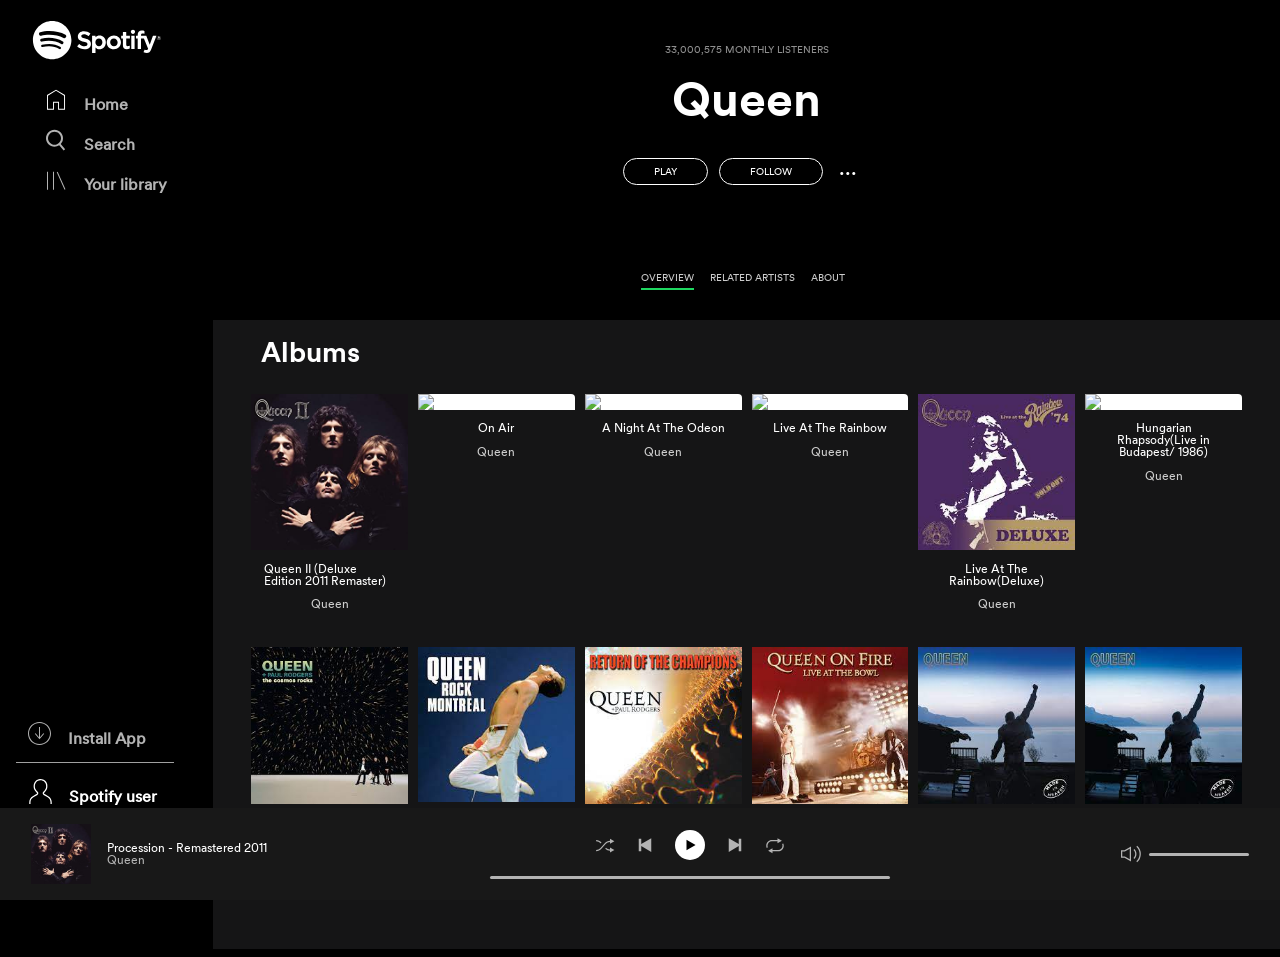
==== artist.html @ d64800e7 "first commit" ====
<!DOCTYPE html>
<html lang="en">
  <head>
    <!-- Required meta tags -->
    <meta charset="utf-8" />
    <meta name="viewport" content="width=device-width, initial-scale=1, shrink-to-fit=no" />

    <!-- Bootstrap CSS -->
    <link
      rel="stylesheet"
      href="https://cdn.jsdelivr.net/npm/bootstrap@4.6.0/dist/css/bootstrap.min.css"
      integrity="sha384-B0vP5xmATw1+K9KRQjQERJvTumQW0nPEzvF6L/Z6nronJ3oUOFUFpCjEUQouq2+l"
      crossorigin="anonymous"
    />

    <link rel="stylesheet" href="./artist.css" />

    <title>Artist Page</title>
  </head>
  <body>
    <div class="container-fluid">
      <div class="row">
        <div class="col col-2 p-3 pl-4" id="sidebar">
          <div class="d-flex flex-column justify-content-between nav-items px-3">
            <div class="top-sidebar-links d-flex align-items-center align-items-lg-start flex-column px-0 px-lg-3">
              <div>
                <img class="d-none d-lg-block" id="desktop-logo" src="/assets/Spotify.svg" alt="" />
                <img class="d-block d-lg-none my-2" id="mobile-logo" src="/assets/spotify-seeklogo.com.svg" alt="" />
              </div>
              <a href="/index.html" class="text-decoration-none px-2"
                ><div class="link-container pl-1 d-flex justify-content-start align-items-end my-2">
                  <img class="mr-0 mr-lg-3 p-0" src="/assets/home.svg" alt="" />
                  <span class="sidebar-links font-weight-bold d-none d-lg-block">Home</span>
                </div></a
              >
              <a href="" class="text-decoration-none px-2"
                ><div class="link-container pl-1 d-flex justify-content-start align-items-end my-2">
                  <img class="mr-0 mr-lg-3 p-0" src="/assets/sea.svg" alt="" />
                  <span class="sidebar-links font-weight-bold d-none d-lg-block">Search</span>
                </div></a
              >
              <a href="" class="text-decoration-none px-2"
                ><div class="link-container pl-1 d-flex justify-content-start align-items-end my-2">
                  <img class="mr-0 mr-lg-3 p-0" src="/assets/library.svg" alt="" />
                  <span class="sidebar-links font-weight-bold d-none d-lg-block">Your library</span>
                </div>
              </a>
            </div>

            <div class="bottom-sidebar-links d-flex align-items-center align-items-lg-start flex-column pb-5 mb-5">
              <a href="" class="text-decoration-none px-2"
                ><div class="link-container pl-1 d-flex justify-content-start align-items-end">
                  <img class="mr-0 mr-lg-3 p-0" src="/assets/download.svg" alt="" />
                  <span class="sidebar-links font-weight-bold d-none d-lg-block">Install App</span>
                </div></a
              >
              <hr class="my-3 mx-0" />
              <a href="/log-in.html" class="text-decoration-none px-2"
                ><div class="link-container pl-1 d-flex justify-content-start align-items-end">
                  <img id="user-img" class="mr-0 mr-0 mr-lg-3 p-0" src="/assets/user.svg" alt="" />
                  <span class="sidebar-links font-weight-bold text-white d-none d-lg-block">Spotify user</span>
                </div></a
              >
            </div>
          </div>
        </div>

        <div class="col-10">
          <section class="bg-img">
            <div class="text-center mx-auto pt-3">
              <div class="ust-taraf">
                <div class="sol-taraf">
                  <svg
                    xmlns="http://www.w3.org/2000/svg"
                    width="16"
                    height="16"
                    fill="currentColor"
                    class="bi bi-arrow-left ok-left"
                    viewBox="0 0 16 16"
                  >
                    <path
                      fill-rule="evenodd"
                      d="M15 8a.5.5 0 0 0-.5-.5H2.707l3.147-3.146a.5.5 0 1 0-.708-.708l-4 4a.5.5 0 0 0 0 .708l4 4a.5.5 0 0 0 .708-.708L2.707 8.5H14.5A.5.5 0 0 0 15 8z"
                    />
                  </svg>
                </div>
                <div class="sag-taraf">
                  <button class="follow-button">follow</button>

                  <p class="uc-nokta">...</p>
                </div>
              </div>
              <div class="ikinci">
                <p class="small-size">33,000,575 MONTHLY LISTENERS</p>
                <h1>Queen</h1>
              </div>
              <div class="buttons pt-2">
                <button type="button" class="btn btn-1">PLAY</button>
                <button type="button" class="btn btn-2 ml-2">FOLLOW</button>
                <button type="button" class="btn btn-3">...</button>
              </div>
              <div class="pt-4">
                <ul class="link-group d-flex justify-content-center align-items-center pt-5 pr-5">
                  <li class="mx-2">
                    <a id="tab-1" class="pb-1 tab-item tab-border" href="#">OVERVIEW</a>
                  </li>
                  <li class="mx-2">
                    <a id="tab-2" class="pb-1 tab-item" href="#">RELATED ARTISTS</a>
                  </li>
                  <li class="mx-2">
                    <a id="tab-3" class="pb-1 tab-item" href="#">ABOUT</a>
                  </li>
                </ul>
              </div>
            </div>
          </section>

          <div class="container-fluid bg-mine px-5 pb-5 mb-2">
            <div class="yeni-ler">
              <button>SHUFFLE PLAY</button>
              <h3 class="popular">Popular</h3>
              <div class="row sarkilar">
                <div class="col-1"><p>1</p></div>
                <div class="col-2">
                  <img src="./assets/sarki1.jfif" class="img-fluid" alt="..." />
                </div>
                <div class="col-7">
                  <p>Bohemian Rhapsody-Remaste...</p>
                  <small>1,428,664,258</small>
                </div>
                <div class="col-1"><p class="yandik">...</p></div>
              </div>
              <div class="row sarkilar">
                <div class="col-1"><p>2</p></div>
                <div class="col-2">
                  <img src="./assets/222.jfif" class="img-fluid" alt="..." />
                </div>
                <div class="col-7">
                  <p>Don't Stop Me Now-Remaster...</p>
                  <small>1,009,852,389</small>
                </div>
                <div class="col-1"><p class="yandik">...</p></div>
              </div>
              <div class="row sarkilar">
                <div class="col-1"><p>3</p></div>
                <div class="col-2">
                  <img src="./assets/3333.jfif" class="img-fluid" alt="..." />
                </div>
                <div class="col-7">
                  <p>Another One Bites The Dust</p>
                  <small>949,941,278</small>
                </div>
                <div class="col-1"><p class="yandik">...</p></div>
              </div>
              <div class="row sarkilar">
                <div class="col-1"><p>4</p></div>
                <div class="col-2">
                  <img src="./assets/4444.jfif" class="img-fluid" alt="..." />
                </div>
                <div class="col-7">
                  <p>Under Pressure - Remastered 2...</p>
                  <small>848,959,448</small>
                </div>
                <div class="col-1"><p class="yandik">...</p></div>
              </div>
            </div>

            <!-- TAB-1-START-->
            <div class="hepsi">
              <div id="tab-1-content" class="tab-content-item show">
                <h3 class="py-3">Albums</h3>
                <div class="row">
                  <div class="col-lg-2 col-md-4 col-sm-6 mb-2">
                    <a href="/album.html">
                      <div class="card border-0">
                        <img src="./assets/queen_album_cover.jpg" class="card-img-top" alt="..." />
                        <div class="card-body">
                          <p class="card-text">Queen II (Deluxe Edition 2011 Remaster)</p>
                          <p class="text-center">Queen</p>
                        </div>
                      </div>
                    </a>
                  </div>
                  <div class="col-lg-2 col-md-4 col-sm-6 mb-2">
                    <div class="card border-0">
                      <img
                        src="https://upload.wikimedia.org/wikipedia/commons/b/b6/On_Air_%28album%29.jpg"
                        class="card-img-top"
                        alt="..."
                      />
                      <div class="card-body text-center">
                        <p class="card-text">On Air</p>
                        <p>Queen</p>
                      </div>
                    </div>
                  </div>
                  <div class="col-lg-2 col-md-4 col-sm-6 mb-2">
                    <div class="card border-0 text-center">
                      <img
                        src="https://upload.wikimedia.org/wikipedia/en/2/24/A_Night_at_the_Odeon_-_Hammersmith_1975.jpg"
                        class="card-img-top"
                        alt="..."
                      />
                      <div class="card-body">
                        <p class="card-text">A Night At The Odeon</p>
                        <p class="text-center">Queen</p>
                      </div>
                    </div>
                  </div>
                  <div class="col-lg-2 col-md-4 col-sm-6 mb-2">
                    <div class="card border-0 text-center">
                      <img
                        src="https://upload.wikimedia.org/wikipedia/en/2/2d/Live_at_the_Rainbow_%2774.jpg"
                        class="card-img-top"
                        alt="..."
                      />
                      <div class="card-body">
                        <p class="card-text">Live At The Rainbow</p>
                        <p class="text-center">Queen</p>
                      </div>
                    </div>
                  </div>
                  <div class="col-lg-2 col-md-4 col-sm-6 mb-2">
                    <div class="card border-0 text-center">
                      <img src="./assets/rainbow deluxe.jfif" class="card-img-top" alt="..." />
                      <div class="card-body">
                        <p class="card-text">Live At The Rainbow(Deluxe)</p>
                        <p class="text-center">Queen</p>
                      </div>
                    </div>
                  </div>
                  <div class="col-lg-2 col-md-4 col-sm-6 mb-2">
                    <div class="card border-0 text-center">
                      <img
                        src="https://i.scdn.co/image/ab67616d0000b2731092d27726b965d04ef427e0"
                        class="card-img-top"
                        alt="..."
                      />
                      <div class="card-body">
                        <p class="card-text">Hungarian Rhapsody(Live in Budapest/ 1986)</p>
                        <p class="text-center">Queen</p>
                      </div>
                    </div>
                  </div>
                </div>
                <div class="row">
                  <div class="col-lg-2 col-md-4 col-sm-6 mb-2">
                    <div class="card border-0 text-center">
                      <img src="./assets/paul rodgers.jfif" class="card-img-top" alt="..." />
                      <div class="card-body">
                        <p class="card-text">The Cosmos Rocks</p>
                        <p class="text-center">Queen</p>
                      </div>
                    </div>
                  </div>
                  <div class="col-lg-2 col-md-4 col-sm-6 mb-2">
                    <div class="card border-0">
                      <img src="./assets/montreal.jfif" class="card-img-top" alt="..." />
                      <div class="card-body">
                        <p class="card-text text-center">Queen Rock Montreal</p>
                        <p class="text-center">Queen</p>
                      </div>
                    </div>
                  </div>
                  <div class="col-lg-2 col-md-4 col-sm-6 mb-2">
                    <div class="card border-0">
                      <img src="./assets/rochamps.jfif" class="card-img-top" alt="..." />
                      <div class="card-body">
                        <p class="card-text text-center">Return Of The Champions</p>
                        <p class="text-center">Queen</p>
                      </div>
                    </div>
                  </div>
                  <div class="col-lg-2 col-md-4 col-sm-6 mb-2">
                    <div class="card border-0">
                      <img src="./assets/images.jfif " class="card-img-top" alt="..." />
                      <div class="card-body">
                        <p class="card-text text-center">On Fire:Live At The Bowl</p>
                        <p class="text-center">Queen</p>
                      </div>
                    </div>
                  </div>
                  <div class="col-lg-2 col-md-4 col-sm-6 mb-2">
                    <div class="card border-0">
                      <img src="./assets/remaster.jfif" class="card-img-top" alt="..." />
                      <div class="card-body">
                        <p class="card-text text-center">Made In Heaven(2011 Remaster)</p>
                        <p class="text-center">Queen</p>
                      </div>
                    </div>
                  </div>
                  <div class="col-lg-2 col-md-4 col-sm-6 mb-2">
                    <div class="card border-0">
                      <img src="./assets/deluxe.jfif" class="card-img-top" alt="..." />
                      <div class="card-body">
                        <p class="card-text">Made In Heaven(Delux Edition)</p>
                        <p class="text-center">Queen</p>
                      </div>
                    </div>
                  </div>
                </div>
              </div>
            </div>
            <!-- TAB-1-END-->
            <!-- TAB-2-START-->

            <div id="tab-2-content" class="tab-content-item pt-5 px-5" style="min-height: 600px">
              <div class="row">
                <div class="col-lg-2 col-md-4 col-sm-6">
                  <div class="card bunlar mb-3">
                    <img src="./assets/mercury.jfif" class="card-img-top img-fluid" alt="..." />
                    <div class="card-body pt-3 hadi">
                      <p class="card-text">Freddie Mercury</p>
                      <img class="my-play" src="./assets/playbutton.svg" alt="myply" />
                    </div>
                  </div>
                </div>
                <div class="col-lg-2 col-md-4 col-sm-6">
                  <div class="card bunlar mb-3">
                    <img src="./assets/eltonnn.jfif" class="card-img-top img-fluid" alt="..." />
                    <div class="card-body pt-3 hadi">
                      <p class="card-text">Elton John</p>
                      <img class="my-play" src="./assets/playbutton.svg" alt="myply" />
                    </div>
                  </div>
                </div>
                <div class="col-lg-2 col-md-4 col-sm-6">
                  <div class="card bunlar mb-3">
                    <img src="./assets/john.jfif" class="card-img-top img-fluid" alt="..." />
                    <div class="card-body pt-3 hadi">
                      <p class="card-text text-center">John Lennon</p>
                      <img class="my-play" src="./assets/playbutton.svg" alt="myply" />
                    </div>
                  </div>
                </div>
                <div class="col-lg-2 col-md-4 col-sm-6">
                  <div class="card bunlar mb-3">
                    <img src="./assets/aero.jfif" class="card-img-top img-fluid" alt="..." />
                    <div class="card-body pt-3 hadi">
                      <p class="card-text">Aerosmith</p>
                      <img class="my-play" src="./assets/playbutton.svg" alt="myply" />
                    </div>
                  </div>
                </div>
                <div class="col-lg-2 col-md-4 col-sm-6">
                  <div class="card bunlar mb-3">
                    <img src="./assets/david.jfif" class="card-img-top img-fluid" alt="..." />
                    <div class="card-body pt-3 hadi">
                      <p class="card-text">David Bowie</p>
                      <img class="my-play" src="./assets/playbutton.svg" alt="myply" />
                    </div>
                  </div>
                </div>
                <div class="col-lg-2 col-md-4 col-sm-6">
                  <div class="card bunlar mb-3">
                    <img src="./assets/led-zeppelin.png" class="card-img-top img-fluid" alt="..." />
                    <div class="card-body pt-3 hadi">
                      <p class="card-text">Led Zeppelin</p>
                      <img class="my-play" src="./assets/playbutton.svg" alt="myply" />
                    </div>
                  </div>
                </div>
              </div>
            </div>
            <!-- TAB-2-END-->
            <!-- TAB-3-START-->
            <div id="tab-3-content" class="tab-content-item">
              <div class="row pt-5 pl-4">
                <div class="col-lg-5 col-md-12 col-sm-12 pb-4">
                  <img src="./assets/about14.jfif" class="rounded float-start img-fluid" alt="about" />
                  <div class="daire">
                    <p>47th</p>
                  </div>
                </div>
                <div class="col-lg-7 col-md-12 col-sm-12">
                  <p>
                    Few bands embodied the fearless creativity and attitude of 1970s rock like Queen. Embracing the
                    exaggerated pomp of prog rock and heavy metal and the quaintness of vaudevillian music hall in equal
                    measure, the British quartet colored their complex arrangements with camp and bombast, creating a
                    huge, mock-operatic sound layered with guitars and overdubbed vocals. For years, their albums
                    boasted the motto "no synthesizers were used on this record," signaling their allegiance with post-
                    hard rock bands. But balancing this seriousness, vocalist brought an extravagant sense of fun to
                    Queen, pushing them toward kitschy humor and pseudo-classical arrangements as epitomized in their
                    best-known song, "Bohemian Rhapsody." Blessed with an extensive range and perfect pitch, was one of
                    the most charismatic and technically gifted rock singers of his generation, his larger-than-life
                    reputation bolstered by a wry, outspoken sense of humor and an array of era-defining stage costumes.
                    Through his legendary theatrical performances, Queen became one of the most popular bands in the
                    world in the mid-'70s, topping the charts in England and regularly cracking the Billboard 200 Top
                    Ten with albums like 1975's A Night at the Opera, 1976's A Day at the Races, and 1977's News of the
                    World. They also shifted stylistic gears seemingly at will, dipping into funk and disco; a trait
                    that helped make songs like 1980's bass-driven "Another One Bites the Dust" into worldwide hits. The
                    band retained a fanatical following into the '80s, earning three number one albums in the U.K. with
                    1980's The Game, 1986's A Kind of Magic, and 1989's The Miracle. They garnered yet more pop culture
                    fame along the way.
                  </p>
                </div>
              </div>
            </div>
          </div>
          <!-- TAB-3-END-->
        </div>
        <!-- ./col-10-end-->
      </div>
      <!-- ./row-end-->

      <div class="row">
        <div id="player" class="col col-12 d-flex justify-content-between align-items-center">
          <div id="player-info" class="p-3 d-flex text-white align-items-center">
            <img src="./assets/queen_album_cover.jpg" alt="" />
            <div class="d-flex flex-column ml-3">
              <p class="m-0" id="player-song-name">Procession - Remastered 2011</p>
              <p class="m-0 artist-name" id="player-artist-name">Queen</p>
            </div>
          </div>
          <div id="player-controls-mid" class="d-flex flex-column justify-content-center align-items-center">
            <div class="player-buttons d-flex justify-content-center align-items-center mb-3">
              <img class="d-none d-lg-block" src="./assets/shuffle.svg" alt="" />
              <img src="./assets/previous_track.svg" alt="" />
              <img id="play-button" class="p-2" src="./assets/playbutton.svg" alt="" />
              <img src="./assets/next_track.svg" alt="" />
              <img class="d-none d-lg-block" src="./assets/repeat.svg" alt="" />
            </div>
            <div id="seek-bar">
              <div
                class="progress-bar"
                role="progressbar"
                aria-valuenow="0"
                aria-valuemin="0"
                aria-valuemax="100"
              ></div>
            </div>
          </div>
          <div id="volume-controls" class="p-3 d-none d-lg-flex justify-content-center align-items-center">
            <img class="mx-2" src="./assets/volume.svg" alt="" />
            <div class="volume-bar">
              <div
                class="progress-bar"
                role="progressbar"
                aria-valuenow="0"
                aria-valuemin="0"
                aria-valuemax="100"
              ></div>
            </div>
          </div>
        </div>
      </div>
    </div>
    <!-- ./container-fluid-end-->

    <!-- Optional JavaScript; choose one of the two! -->

    <!-- Option 1: jQuery and Bootstrap Bundle (includes Popper) -->
    <script
      src="https://code.jquery.com/jquery-3.5.1.slim.min.js"
      integrity="sha384-DfXdz2htPH0lsSSs5nCTpuj/zy4C+OGpamoFVy38MVBnE+IbbVYUew+OrCXaRkfj"
      crossorigin="anonymous"
    ></script>
    <script
      src="https://cdn.jsdelivr.net/npm/bootstrap@4.6.0/dist/js/bootstrap.bundle.min.js"
      integrity="sha384-Piv4xVNRyMGpqkS2by6br4gNJ7DXjqk09RmUpJ8jgGtD7zP9yug3goQfGII0yAns"
      crossorigin="anonymous"
    ></script>

    <!-- Option 2: Separate Popper and Bootstrap JS -->
    <!--
    <script src="https://code.jquery.com/jquery-3.5.1.slim.min.js" integrity="sha384-DfXdz2htPH0lsSSs5nCTpuj/zy4C+OGpamoFVy38MVBnE+IbbVYUew+OrCXaRkfj" crossorigin="anonymous"></script>
    <script src="https://cdn.jsdelivr.net/npm/popper.js@1.16.1/dist/umd/popper.min.js" integrity="sha384-9/reFTGAW83EW2RDu2S0VKaIzap3H66lZH81PoYlFhbGU+6BZp6G7niu735Sk7lN" crossorigin="anonymous"></script>
    <script src="https://cdn.jsdelivr.net/npm/bootstrap@4.6.0/dist/js/bootstrap.min.js" integrity="sha384-+YQ4JLhjyBLPDQt//I+STsc9iw4uQqACwlvpslubQzn4u2UU2UFM80nGisd026JF" crossorigin="anonymous"></script>
    -->

    <script src="./artist.js"></script>
  </body>
</html>
---- artist.css ----
@font-face {
  font-family: Circular-bold;
  src: url("/fonts/CircularSpUIv3T-Bold.8d0a45cc.woff2");
}
@font-face {
  font-family: Circular-book;
  src: url("/fonts/CircularSpUIv3T-Book.3466e0ec.woff2");
}

body {
  font-family: "Circular-book", sans-serif;
  font-size: 14px;
  line-height: 1;
  background-color: black;
}

.link-group {
  list-style: none;
}

section {
  color: #ccc;
  height: 320px;
}

h1 {
  font-weight: 800;
  font-size: 3rem;
}

h3 {
  font-weight: 600;
}

h1,
h3 {
  font-family: "Circular-bold", sans-serif;
  color: #fff;
}

div.ust-taraf {
  display: none;
}

p.small-size {
  font-size: 80%;
  color: rgb(204 204 204 / 70%);
  padding-top: 1.8rem;
}

.bg-img {
  background: url(https://www.queenonline.com/global/uploads/86.jpg) no-repeat center center/cover;
  box-shadow: inset 100px 100px 200px rgba(0, 0, 0, 0.9), inset -100px -100px 200px rgba(0, 0, 0, 0.85);
}

div ul li a {
  color: #ccc;
  font-size: 10px;
  text-decoration: none !important;
}

div ul li a:hover {
  color: #fff;
}

.tab-border {
  border-bottom: 2px solid #1ed760;
}

.btn {
  color: #fff;
  background-color: transparent;
  font-size: 10px;
}

.btn-1,
.btn-2 {
  border-radius: 20px;
  padding: 5px 30px;
  border: 1px solid #fff;
}

.btn-1:hover,
.btn-2:hover {
  background-color: #1ed760;
  border: 1px solid #1ed760;
  color: #fff;
}

.btn-3 {
  font-size: 180%;
  padding-bottom: 15px;
}

.btn-3:hover {
  color: white;
}

div .bg-mine,
div .card-body {
  background-color: rgb(21, 21, 22);
}

p.card-text {
  color: #fff;
  margin-bottom: 0.7rem;
}

div .card-body:nth-child(2) {
  color: #ccc;
}

.card-img-top {
  border-top-left-radius: 0;
  border-top-right-radius: 0;
}

div.row {
  font-size: 12px;
}

div.col-10 {
  padding-left: 0;
  padding-right: 0;
}

div.row div.col-lg-2 {
  padding-left: 5px;
  padding-right: 5px;
}

div.card-body {
  padding: 0.8rem;
}

#tab-1-content,
#tab-2-content,
#tab-3-content {
  display: none;
  background: #151516;
  color: #fff;
  font-size: 14px;
}

.show {
  display: block !important;
}

#tab-3-content {
  line-height: 1.5rem;
  padding: 0 20px;
  color: #ccc;
  min-height: 700px;
}

.daire {
  background-color: rgb(0, 129, 255);
  border: 1px solid transparent;
  border-radius: 50%;
  position: absolute !important;
  padding: 12px;
  color: #fff;
  max-width: 48px;
  max-height: 48px;
  text-align: center;
  top: 0;
  right: 0;
  top: 12px;
  right: 35px;
  font-weight: 700;
}

.nav-items {
  background-color: black;
  position: fixed;
  top: 0;
  left: 0;
  bottom: 0;
  font-size: 16px !important;
}

#desktop-logo {
  width: 130px;
  height: 80px;
}

#mobile-logo {
  width: 30px;
  height: 30px;
}

.sidebar-links,
.artist-name,
.album-year-songs,
#desktop-logo,
.artist-name,
.song-duration {
  color: #b3b3b3;
}

hr {
  background-color: #b3b3b3;
  height: 0.1px;
  width: 90%;
}

#user-img {
  height: 25px;
  width: 25px;
}

#player {
  background-color: #181818;
  position: fixed;
  bottom: 0;
}
#player-info img {
  width: 60px;
  height: 60px;
}

.player-buttons img {
  width: 20px;
  height: 20px;
  color: #b3b3b3;
  margin-left: 10px;
  margin-right: 10px;
}
#player-controls-mid {
  width: 40%;
  cursor: pointer;
}
#play-button {
  background-color: black;
  border-radius: 50%;
  filter: invert(100%);
  height: 30px;
  width: 30px;
}
#seek-bar {
  height: 3px;
  width: 80%;
  background-color: #b3b3b3;
  border-radius: 20px;
}
#volume-controls img {
  width: 20px;
  height: 20px;
}

.volume-bar {
  background-color: #b3b3b3;
  height: 3px;
  width: 100px;
  border-radius: 20px;
}

div.bunlar {
  background-color: rgb(68, 69, 68);
  border: 1px solid rgb(68, 69, 68);
}

div.bunlar img {
  border-radius: 50%;
}

div.bunlar p {
  text-align: center;
}

div.hadi {
  background-color: rgb(68, 69, 68);
  position: relative;
}

img.my-play {
  position: absolute;
  background-color: #1ed760;
  border-radius: 50%;
  padding: 10px 10px;
  top: -57px;
  right: 6px;
  height: 40px;
  width: 40px;
}

div.yeni-ler {
  display: none;
}

@media (max-width: 576px) {
  section {
    height: 300px;
  }

  #player {
    max-height: 65px;
  }

  .col-10 {
    min-width: 100%;
  }

  .bg-img {
    background: url(assets/about14.jfif) no-repeat center center/cover;
    box-shadow: inset 100px 100px 200px rgba(0, 0, 0, 0.5), inset -100px -100px 200px rgba(0, 0, 0, 0.5);
  }

  #sidebar {
    display: none;
  }

  div.buttons.pt-2 {
    display: none;
  }

  a.tab-item {
    display: none;
  }

  div.ust-taraf {
    display: flex;
    justify-content: space-between;
    color: blue;
    font-size: 20px;
    padding-top: 10px;
    align-items: center;
  }

  div.ust-taraf div.sag-taraf {
    display: flex;
    padding-right: 10px;
  }

  div.ust-taraf div.sol-taraf {
    padding-bottom: 5px;
  }

  .follow-button {
    margin-right: 5px;
    color: rgba(255, 255, 255, 0.7);
    border: 0px solid rgba(255, 255, 255, 0.2);
    background-color: rgba(255, 255, 255, 0.2);
    border-radius: 5px;
    text-transform: uppercase;
    font-size: 12px;
    max-height: 28px;
  }

  .uc-nokta {
    transform: rotate(90deg);
    height: 28px;
    color: white;
    letter-spacing: 2.3px;
  }

  p.yandik {
    transform: rotate(90deg);
  }

  .ok-left {
    color: white;
    padding-left: 15px;
    padding-bottom: 5px;
    height: 35px;
    width: 35px;
    font-weight: bold;
  }

  .ikinci {
    display: flex;
    flex-direction: column-reverse;
    padding-top: 20px;
    margin-bottom: 30px;
  }

  .ikinci h1 {
    padding-top: 20px;
    font-weight: 500;
    color: white;
    padding-top: 70px;
  }

  div.hepsi {
    display: none;
  }

  div.yeni-ler {
    background-color: rgb(21, 21, 22);
    display: block;
    min-height: 460px;
    position: relative;
  }

  div.yeni-ler h3 {
    padding-top: 40px;
    text-align: center;
  }

  div.yeni-ler button {
    color: white;
    background-color: #1ed760;
    border: 0px solid #1ed760;
    border-radius: 24px;
    padding: 15px 50px;
    position: absolute;
    top: 0px;
    left: 50%;
    transform: translate(-50%, -50%);
  }

  div.sarkilar {
    padding-top: 20px;
    color: white;
    background-color: transparent;
    align-items: center;
  }

  div.sarkilar img {
    min-height: 50px;
    min-width: 50px;
  }

  p.yandik {
    transform: rotate(90deg);
    padding-left: 10px;
    font-size: 20px;
    color: #ccc;
  }

  div.sarkilar div.col-6 p {
    margin-bottom: 0;
  }

  div.sarkilar small {
    color: #ccc;
  }

  h3.popular {
    font-size: 1.2rem;
    font-weight: 500;
  }

  .show {
    display: none !important;
  }
  div.col-7 p {
    margin-bottom: 4px;
  }
}
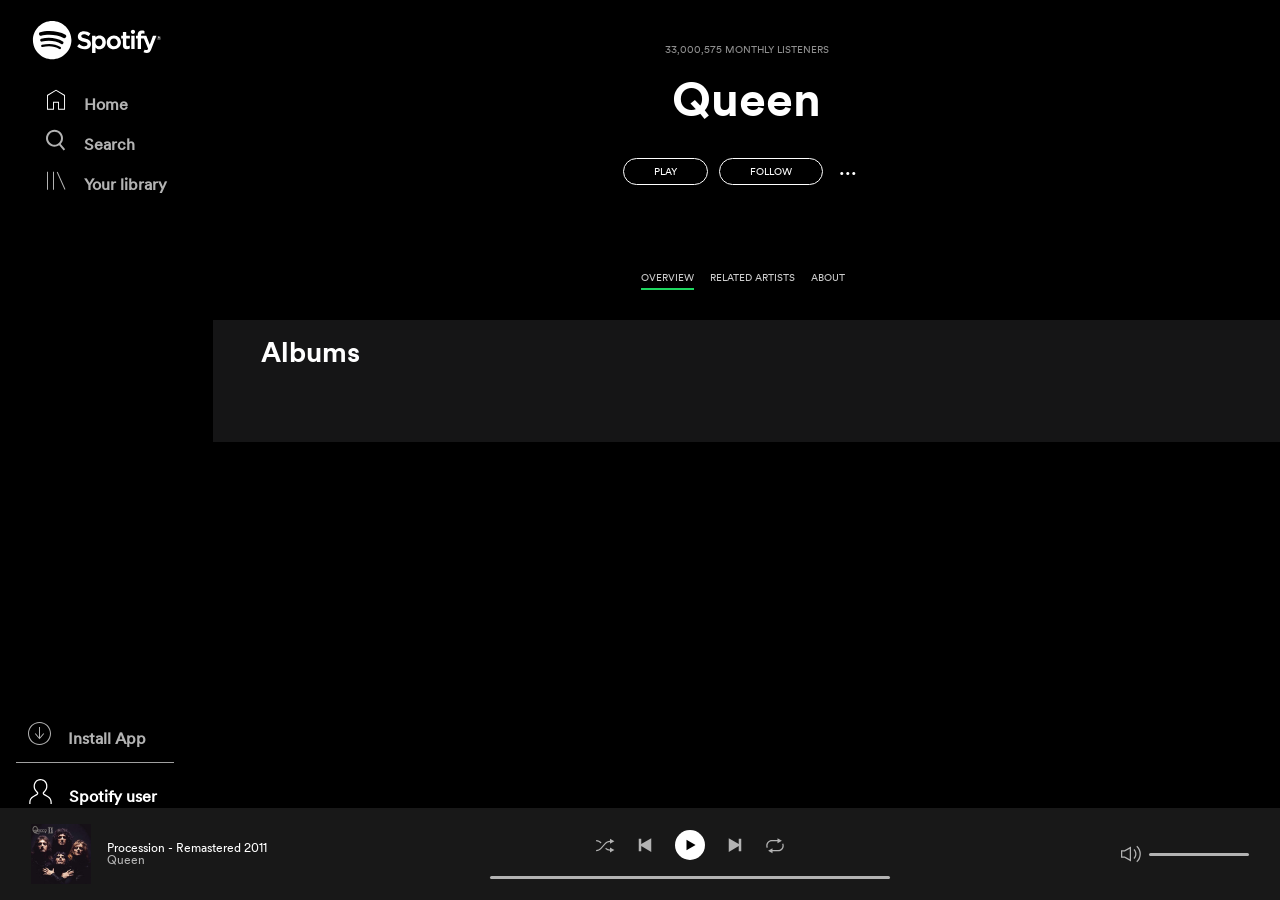
==== commit ec505446: "added albums via url" ====
--- a/artist.html
+++ b/artist.html
@@ -3,7 +3,10 @@
   <head>
     <!-- Required meta tags -->
     <meta charset="utf-8" />
-    <meta name="viewport" content="width=device-width, initial-scale=1, shrink-to-fit=no" />
+    <meta
+      name="viewport"
+      content="width=device-width, initial-scale=1, shrink-to-fit=no"
+    />
 
     <!-- Bootstrap CSS -->
     <link
@@ -21,44 +24,94 @@
     <div class="container-fluid">
       <div class="row">
         <div class="col col-2 p-3 pl-4" id="sidebar">
-          <div class="d-flex flex-column justify-content-between nav-items px-3">
-            <div class="top-sidebar-links d-flex align-items-center align-items-lg-start flex-column px-0 px-lg-3">
+          <div
+            class="d-flex flex-column justify-content-between nav-items px-3"
+          >
+            <div
+              class="top-sidebar-links d-flex align-items-center align-items-lg-start flex-column px-0 px-lg-3"
+            >
               <div>
-                <img class="d-none d-lg-block" id="desktop-logo" src="/assets/Spotify.svg" alt="" />
-                <img class="d-block d-lg-none my-2" id="mobile-logo" src="/assets/spotify-seeklogo.com.svg" alt="" />
+                <img
+                  class="d-none d-lg-block"
+                  id="desktop-logo"
+                  src="/assets/Spotify.svg"
+                  alt=""
+                />
+                <img
+                  class="d-block d-lg-none my-2"
+                  id="mobile-logo"
+                  src="/assets/spotify-seeklogo.com.svg"
+                  alt=""
+                />
               </div>
               <a href="/index.html" class="text-decoration-none px-2"
-                ><div class="link-container pl-1 d-flex justify-content-start align-items-end my-2">
+                ><div
+                  class="link-container pl-1 d-flex justify-content-start align-items-end my-2"
+                >
                   <img class="mr-0 mr-lg-3 p-0" src="/assets/home.svg" alt="" />
-                  <span class="sidebar-links font-weight-bold d-none d-lg-block">Home</span>
+                  <span class="sidebar-links font-weight-bold d-none d-lg-block"
+                    >Home</span
+                  >
                 </div></a
               >
               <a href="" class="text-decoration-none px-2"
-                ><div class="link-container pl-1 d-flex justify-content-start align-items-end my-2">
+                ><div
+                  class="link-container pl-1 d-flex justify-content-start align-items-end my-2"
+                >
                   <img class="mr-0 mr-lg-3 p-0" src="/assets/sea.svg" alt="" />
-                  <span class="sidebar-links font-weight-bold d-none d-lg-block">Search</span>
+                  <span class="sidebar-links font-weight-bold d-none d-lg-block"
+                    >Search</span
+                  >
                 </div></a
               >
               <a href="" class="text-decoration-none px-2"
-                ><div class="link-container pl-1 d-flex justify-content-start align-items-end my-2">
-                  <img class="mr-0 mr-lg-3 p-0" src="/assets/library.svg" alt="" />
-                  <span class="sidebar-links font-weight-bold d-none d-lg-block">Your library</span>
+                ><div
+                  class="link-container pl-1 d-flex justify-content-start align-items-end my-2"
+                >
+                  <img
+                    class="mr-0 mr-lg-3 p-0"
+                    src="/assets/library.svg"
+                    alt=""
+                  />
+                  <span class="sidebar-links font-weight-bold d-none d-lg-block"
+                    >Your library</span
+                  >
                 </div>
               </a>
             </div>
 
-            <div class="bottom-sidebar-links d-flex align-items-center align-items-lg-start flex-column pb-5 mb-5">
+            <div
+              class="bottom-sidebar-links d-flex align-items-center align-items-lg-start flex-column pb-5 mb-5"
+            >
               <a href="" class="text-decoration-none px-2"
-                ><div class="link-container pl-1 d-flex justify-content-start align-items-end">
-                  <img class="mr-0 mr-lg-3 p-0" src="/assets/download.svg" alt="" />
-                  <span class="sidebar-links font-weight-bold d-none d-lg-block">Install App</span>
+                ><div
+                  class="link-container pl-1 d-flex justify-content-start align-items-end"
+                >
+                  <img
+                    class="mr-0 mr-lg-3 p-0"
+                    src="/assets/download.svg"
+                    alt=""
+                  />
+                  <span class="sidebar-links font-weight-bold d-none d-lg-block"
+                    >Install App</span
+                  >
                 </div></a
               >
               <hr class="my-3 mx-0" />
               <a href="/log-in.html" class="text-decoration-none px-2"
-                ><div class="link-container pl-1 d-flex justify-content-start align-items-end">
-                  <img id="user-img" class="mr-0 mr-0 mr-lg-3 p-0" src="/assets/user.svg" alt="" />
-                  <span class="sidebar-links font-weight-bold text-white d-none d-lg-block">Spotify user</span>
+                ><div
+                  class="link-container pl-1 d-flex justify-content-start align-items-end"
+                >
+                  <img
+                    id="user-img"
+                    class="mr-0 mr-0 mr-lg-3 p-0"
+                    src="/assets/user.svg"
+                    alt=""
+                  />
+                  <span
+                    class="sidebar-links font-weight-bold text-white d-none d-lg-block"
+                    >Spotify user</span
+                  >
                 </div></a
               >
             </div>
@@ -100,12 +153,18 @@
                 <button type="button" class="btn btn-3">...</button>
               </div>
               <div class="pt-4">
-                <ul class="link-group d-flex justify-content-center align-items-center pt-5 pr-5">
+                <ul
+                  class="link-group d-flex justify-content-center align-items-center pt-5 pr-5"
+                >
                   <li class="mx-2">
-                    <a id="tab-1" class="pb-1 tab-item tab-border" href="#">OVERVIEW</a>
+                    <a id="tab-1" class="pb-1 tab-item tab-border" href="#"
+                      >OVERVIEW</a
+                    >
                   </li>
                   <li class="mx-2">
-                    <a id="tab-2" class="pb-1 tab-item" href="#">RELATED ARTISTS</a>
+                    <a id="tab-2" class="pb-1 tab-item" href="#"
+                      >RELATED ARTISTS</a
+                    >
                   </li>
                   <li class="mx-2">
                     <a id="tab-3" class="pb-1 tab-item" href="#">ABOUT</a>
@@ -169,194 +228,117 @@
             <div class="hepsi">
               <div id="tab-1-content" class="tab-content-item show">
                 <h3 class="py-3">Albums</h3>
-                <div class="row">
-                  <div class="col-lg-2 col-md-4 col-sm-6 mb-2">
-                    <a href="/album.html">
-                      <div class="card border-0">
-                        <img src="./assets/queen_album_cover.jpg" class="card-img-top" alt="..." />
-                        <div class="card-body">
-                          <p class="card-text">Queen II (Deluxe Edition 2011 Remaster)</p>
-                          <p class="text-center">Queen</p>
-                        </div>
-                      </div>
-                    </a>
-                  </div>
-                  <div class="col-lg-2 col-md-4 col-sm-6 mb-2">
-                    <div class="card border-0">
-                      <img
-                        src="https://upload.wikimedia.org/wikipedia/commons/b/b6/On_Air_%28album%29.jpg"
-                        class="card-img-top"
-                        alt="..."
-                      />
-                      <div class="card-body text-center">
-                        <p class="card-text">On Air</p>
-                        <p>Queen</p>
-                      </div>
-                    </div>
-                  </div>
-                  <div class="col-lg-2 col-md-4 col-sm-6 mb-2">
-                    <div class="card border-0 text-center">
-                      <img
-                        src="https://upload.wikimedia.org/wikipedia/en/2/24/A_Night_at_the_Odeon_-_Hammersmith_1975.jpg"
-                        class="card-img-top"
-                        alt="..."
-                      />
-                      <div class="card-body">
-                        <p class="card-text">A Night At The Odeon</p>
-                        <p class="text-center">Queen</p>
-                      </div>
-                    </div>
-                  </div>
-                  <div class="col-lg-2 col-md-4 col-sm-6 mb-2">
-                    <div class="card border-0 text-center">
-                      <img
-                        src="https://upload.wikimedia.org/wikipedia/en/2/2d/Live_at_the_Rainbow_%2774.jpg"
-                        class="card-img-top"
-                        alt="..."
-                      />
-                      <div class="card-body">
-                        <p class="card-text">Live At The Rainbow</p>
-                        <p class="text-center">Queen</p>
-                      </div>
-                    </div>
-                  </div>
-                  <div class="col-lg-2 col-md-4 col-sm-6 mb-2">
-                    <div class="card border-0 text-center">
-                      <img src="./assets/rainbow deluxe.jfif" class="card-img-top" alt="..." />
-                      <div class="card-body">
-                        <p class="card-text">Live At The Rainbow(Deluxe)</p>
-                        <p class="text-center">Queen</p>
-                      </div>
-                    </div>
-                  </div>
-                  <div class="col-lg-2 col-md-4 col-sm-6 mb-2">
-                    <div class="card border-0 text-center">
-                      <img
-                        src="https://i.scdn.co/image/ab67616d0000b2731092d27726b965d04ef427e0"
-                        class="card-img-top"
-                        alt="..."
-                      />
-                      <div class="card-body">
-                        <p class="card-text">Hungarian Rhapsody(Live in Budapest/ 1986)</p>
-                        <p class="text-center">Queen</p>
-                      </div>
-                    </div>
-                  </div>
-                </div>
-                <div class="row">
-                  <div class="col-lg-2 col-md-4 col-sm-6 mb-2">
-                    <div class="card border-0 text-center">
-                      <img src="./assets/paul rodgers.jfif" class="card-img-top" alt="..." />
-                      <div class="card-body">
-                        <p class="card-text">The Cosmos Rocks</p>
-                        <p class="text-center">Queen</p>
-                      </div>
-                    </div>
-                  </div>
-                  <div class="col-lg-2 col-md-4 col-sm-6 mb-2">
-                    <div class="card border-0">
-                      <img src="./assets/montreal.jfif" class="card-img-top" alt="..." />
-                      <div class="card-body">
-                        <p class="card-text text-center">Queen Rock Montreal</p>
-                        <p class="text-center">Queen</p>
-                      </div>
-                    </div>
-                  </div>
-                  <div class="col-lg-2 col-md-4 col-sm-6 mb-2">
-                    <div class="card border-0">
-                      <img src="./assets/rochamps.jfif" class="card-img-top" alt="..." />
-                      <div class="card-body">
-                        <p class="card-text text-center">Return Of The Champions</p>
-                        <p class="text-center">Queen</p>
-                      </div>
-                    </div>
-                  </div>
-                  <div class="col-lg-2 col-md-4 col-sm-6 mb-2">
-                    <div class="card border-0">
-                      <img src="./assets/images.jfif " class="card-img-top" alt="..." />
-                      <div class="card-body">
-                        <p class="card-text text-center">On Fire:Live At The Bowl</p>
-                        <p class="text-center">Queen</p>
-                      </div>
-                    </div>
-                  </div>
-                  <div class="col-lg-2 col-md-4 col-sm-6 mb-2">
-                    <div class="card border-0">
-                      <img src="./assets/remaster.jfif" class="card-img-top" alt="..." />
-                      <div class="card-body">
-                        <p class="card-text text-center">Made In Heaven(2011 Remaster)</p>
-                        <p class="text-center">Queen</p>
-                      </div>
-                    </div>
-                  </div>
-                  <div class="col-lg-2 col-md-4 col-sm-6 mb-2">
-                    <div class="card border-0">
-                      <img src="./assets/deluxe.jfif" class="card-img-top" alt="..." />
-                      <div class="card-body">
-                        <p class="card-text">Made In Heaven(Delux Edition)</p>
-                        <p class="text-center">Queen</p>
-                      </div>
-                    </div>
-                  </div>
-                </div>
+                <div id="benim-album" class="row"></div>
               </div>
             </div>
             <!-- TAB-1-END-->
             <!-- TAB-2-START-->
 
-            <div id="tab-2-content" class="tab-content-item pt-5 px-5" style="min-height: 600px">
+            <div
+              id="tab-2-content"
+              class="tab-content-item pt-5 px-5"
+              style="min-height: 600px"
+            >
               <div class="row">
                 <div class="col-lg-2 col-md-4 col-sm-6">
                   <div class="card bunlar mb-3">
-                    <img src="./assets/mercury.jfif" class="card-img-top img-fluid" alt="..." />
+                    <img
+                      src="./assets/mercury.jfif"
+                      class="card-img-top img-fluid"
+                      alt="..."
+                    />
                     <div class="card-body pt-3 hadi">
                       <p class="card-text">Freddie Mercury</p>
-                      <img class="my-play" src="./assets/playbutton.svg" alt="myply" />
-                    </div>
-                  </div>
-                </div>
-                <div class="col-lg-2 col-md-4 col-sm-6">
-                  <div class="card bunlar mb-3">
-                    <img src="./assets/eltonnn.jfif" class="card-img-top img-fluid" alt="..." />
+                      <img
+                        class="my-play"
+                        src="./assets/playbutton.svg"
+                        alt="myply"
+                      />
+                    </div>
+                  </div>
+                </div>
+                <div class="col-lg-2 col-md-4 col-sm-6">
+                  <div class="card bunlar mb-3">
+                    <img
+                      src="./assets/eltonnn.jfif"
+                      class="card-img-top img-fluid"
+                      alt="..."
+                    />
                     <div class="card-body pt-3 hadi">
                       <p class="card-text">Elton John</p>
-                      <img class="my-play" src="./assets/playbutton.svg" alt="myply" />
-                    </div>
-                  </div>
-                </div>
-                <div class="col-lg-2 col-md-4 col-sm-6">
-                  <div class="card bunlar mb-3">
-                    <img src="./assets/john.jfif" class="card-img-top img-fluid" alt="..." />
+                      <img
+                        class="my-play"
+                        src="./assets/playbutton.svg"
+                        alt="myply"
+                      />
+                    </div>
+                  </div>
+                </div>
+                <div class="col-lg-2 col-md-4 col-sm-6">
+                  <div class="card bunlar mb-3">
+                    <img
+                      src="./assets/john.jfif"
+                      class="card-img-top img-fluid"
+                      alt="..."
+                    />
                     <div class="card-body pt-3 hadi">
                       <p class="card-text text-center">John Lennon</p>
-                      <img class="my-play" src="./assets/playbutton.svg" alt="myply" />
-                    </div>
-                  </div>
-                </div>
-                <div class="col-lg-2 col-md-4 col-sm-6">
-                  <div class="card bunlar mb-3">
-                    <img src="./assets/aero.jfif" class="card-img-top img-fluid" alt="..." />
+                      <img
+                        class="my-play"
+                        src="./assets/playbutton.svg"
+                        alt="myply"
+                      />
+                    </div>
+                  </div>
+                </div>
+                <div class="col-lg-2 col-md-4 col-sm-6">
+                  <div class="card bunlar mb-3">
+                    <img
+                      src="./assets/aero.jfif"
+                      class="card-img-top img-fluid"
+                      alt="..."
+                    />
                     <div class="card-body pt-3 hadi">
                       <p class="card-text">Aerosmith</p>
-                      <img class="my-play" src="./assets/playbutton.svg" alt="myply" />
-                    </div>
-                  </div>
-                </div>
-                <div class="col-lg-2 col-md-4 col-sm-6">
-                  <div class="card bunlar mb-3">
-                    <img src="./assets/david.jfif" class="card-img-top img-fluid" alt="..." />
+                      <img
+                        class="my-play"
+                        src="./assets/playbutton.svg"
+                        alt="myply"
+                      />
+                    </div>
+                  </div>
+                </div>
+                <div class="col-lg-2 col-md-4 col-sm-6">
+                  <div class="card bunlar mb-3">
+                    <img
+                      src="./assets/david.jfif"
+                      class="card-img-top img-fluid"
+                      alt="..."
+                    />
                     <div class="card-body pt-3 hadi">
                       <p class="card-text">David Bowie</p>
-                      <img class="my-play" src="./assets/playbutton.svg" alt="myply" />
-                    </div>
-                  </div>
-                </div>
-                <div class="col-lg-2 col-md-4 col-sm-6">
-                  <div class="card bunlar mb-3">
-                    <img src="./assets/led-zeppelin.png" class="card-img-top img-fluid" alt="..." />
+                      <img
+                        class="my-play"
+                        src="./assets/playbutton.svg"
+                        alt="myply"
+                      />
+                    </div>
+                  </div>
+                </div>
+                <div class="col-lg-2 col-md-4 col-sm-6">
+                  <div class="card bunlar mb-3">
+                    <img
+                      src="./assets/led-zeppelin.png"
+                      class="card-img-top img-fluid"
+                      alt="..."
+                    />
                     <div class="card-body pt-3 hadi">
                       <p class="card-text">Led Zeppelin</p>
-                      <img class="my-play" src="./assets/playbutton.svg" alt="myply" />
+                      <img
+                        class="my-play"
+                        src="./assets/playbutton.svg"
+                        alt="myply"
+                      />
                     </div>
                   </div>
                 </div>
@@ -367,31 +349,47 @@
             <div id="tab-3-content" class="tab-content-item">
               <div class="row pt-5 pl-4">
                 <div class="col-lg-5 col-md-12 col-sm-12 pb-4">
-                  <img src="./assets/about14.jfif" class="rounded float-start img-fluid" alt="about" />
+                  <img
+                    src="./assets/about14.jfif"
+                    class="rounded float-start img-fluid"
+                    alt="about"
+                  />
                   <div class="daire">
                     <p>47th</p>
                   </div>
                 </div>
                 <div class="col-lg-7 col-md-12 col-sm-12">
                   <p>
-                    Few bands embodied the fearless creativity and attitude of 1970s rock like Queen. Embracing the
-                    exaggerated pomp of prog rock and heavy metal and the quaintness of vaudevillian music hall in equal
-                    measure, the British quartet colored their complex arrangements with camp and bombast, creating a
-                    huge, mock-operatic sound layered with guitars and overdubbed vocals. For years, their albums
-                    boasted the motto "no synthesizers were used on this record," signaling their allegiance with post-
-                    hard rock bands. But balancing this seriousness, vocalist brought an extravagant sense of fun to
-                    Queen, pushing them toward kitschy humor and pseudo-classical arrangements as epitomized in their
-                    best-known song, "Bohemian Rhapsody." Blessed with an extensive range and perfect pitch, was one of
-                    the most charismatic and technically gifted rock singers of his generation, his larger-than-life
-                    reputation bolstered by a wry, outspoken sense of humor and an array of era-defining stage costumes.
-                    Through his legendary theatrical performances, Queen became one of the most popular bands in the
-                    world in the mid-'70s, topping the charts in England and regularly cracking the Billboard 200 Top
-                    Ten with albums like 1975's A Night at the Opera, 1976's A Day at the Races, and 1977's News of the
-                    World. They also shifted stylistic gears seemingly at will, dipping into funk and disco; a trait
-                    that helped make songs like 1980's bass-driven "Another One Bites the Dust" into worldwide hits. The
-                    band retained a fanatical following into the '80s, earning three number one albums in the U.K. with
-                    1980's The Game, 1986's A Kind of Magic, and 1989's The Miracle. They garnered yet more pop culture
-                    fame along the way.
+                    Few bands embodied the fearless creativity and attitude of
+                    1970s rock like Queen. Embracing the exaggerated pomp of
+                    prog rock and heavy metal and the quaintness of vaudevillian
+                    music hall in equal measure, the British quartet colored
+                    their complex arrangements with camp and bombast, creating a
+                    huge, mock-operatic sound layered with guitars and
+                    overdubbed vocals. For years, their albums boasted the motto
+                    "no synthesizers were used on this record," signaling their
+                    allegiance with post- hard rock bands. But balancing this
+                    seriousness, vocalist brought an extravagant sense of fun to
+                    Queen, pushing them toward kitschy humor and
+                    pseudo-classical arrangements as epitomized in their
+                    best-known song, "Bohemian Rhapsody." Blessed with an
+                    extensive range and perfect pitch, was one of the most
+                    charismatic and technically gifted rock singers of his
+                    generation, his larger-than-life reputation bolstered by a
+                    wry, outspoken sense of humor and an array of era-defining
+                    stage costumes. Through his legendary theatrical
+                    performances, Queen became one of the most popular bands in
+                    the world in the mid-'70s, topping the charts in England and
+                    regularly cracking the Billboard 200 Top Ten with albums
+                    like 1975's A Night at the Opera, 1976's A Day at the Races,
+                    and 1977's News of the World. They also shifted stylistic
+                    gears seemingly at will, dipping into funk and disco; a
+                    trait that helped make songs like 1980's bass-driven
+                    "Another One Bites the Dust" into worldwide hits. The band
+                    retained a fanatical following into the '80s, earning three
+                    number one albums in the U.K. with 1980's The Game, 1986's A
+                    Kind of Magic, and 1989's The Miracle. They garnered yet
+                    more pop culture fame along the way.
                   </p>
                 </div>
               </div>
@@ -404,19 +402,41 @@
       <!-- ./row-end-->
 
       <div class="row">
-        <div id="player" class="col col-12 d-flex justify-content-between align-items-center">
-          <div id="player-info" class="p-3 d-flex text-white align-items-center">
+        <div
+          id="player"
+          class="col col-12 d-flex justify-content-between align-items-center"
+        >
+          <div
+            id="player-info"
+            class="p-3 d-flex text-white align-items-center"
+          >
             <img src="./assets/queen_album_cover.jpg" alt="" />
             <div class="d-flex flex-column ml-3">
-              <p class="m-0" id="player-song-name">Procession - Remastered 2011</p>
+              <p class="m-0" id="player-song-name">
+                Procession - Remastered 2011
+              </p>
               <p class="m-0 artist-name" id="player-artist-name">Queen</p>
             </div>
           </div>
-          <div id="player-controls-mid" class="d-flex flex-column justify-content-center align-items-center">
-            <div class="player-buttons d-flex justify-content-center align-items-center mb-3">
-              <img class="d-none d-lg-block" src="./assets/shuffle.svg" alt="" />
+          <div
+            id="player-controls-mid"
+            class="d-flex flex-column justify-content-center align-items-center"
+          >
+            <div
+              class="player-buttons d-flex justify-content-center align-items-center mb-3"
+            >
+              <img
+                class="d-none d-lg-block"
+                src="./assets/shuffle.svg"
+                alt=""
+              />
               <img src="./assets/previous_track.svg" alt="" />
-              <img id="play-button" class="p-2" src="./assets/playbutton.svg" alt="" />
+              <img
+                id="play-button"
+                class="p-2"
+                src="./assets/playbutton.svg"
+                alt=""
+              />
               <img src="./assets/next_track.svg" alt="" />
               <img class="d-none d-lg-block" src="./assets/repeat.svg" alt="" />
             </div>
@@ -430,7 +450,10 @@
               ></div>
             </div>
           </div>
-          <div id="volume-controls" class="p-3 d-none d-lg-flex justify-content-center align-items-center">
+          <div
+            id="volume-controls"
+            class="p-3 d-none d-lg-flex justify-content-center align-items-center"
+          >
             <img class="mx-2" src="./assets/volume.svg" alt="" />
             <div class="volume-bar">
               <div
